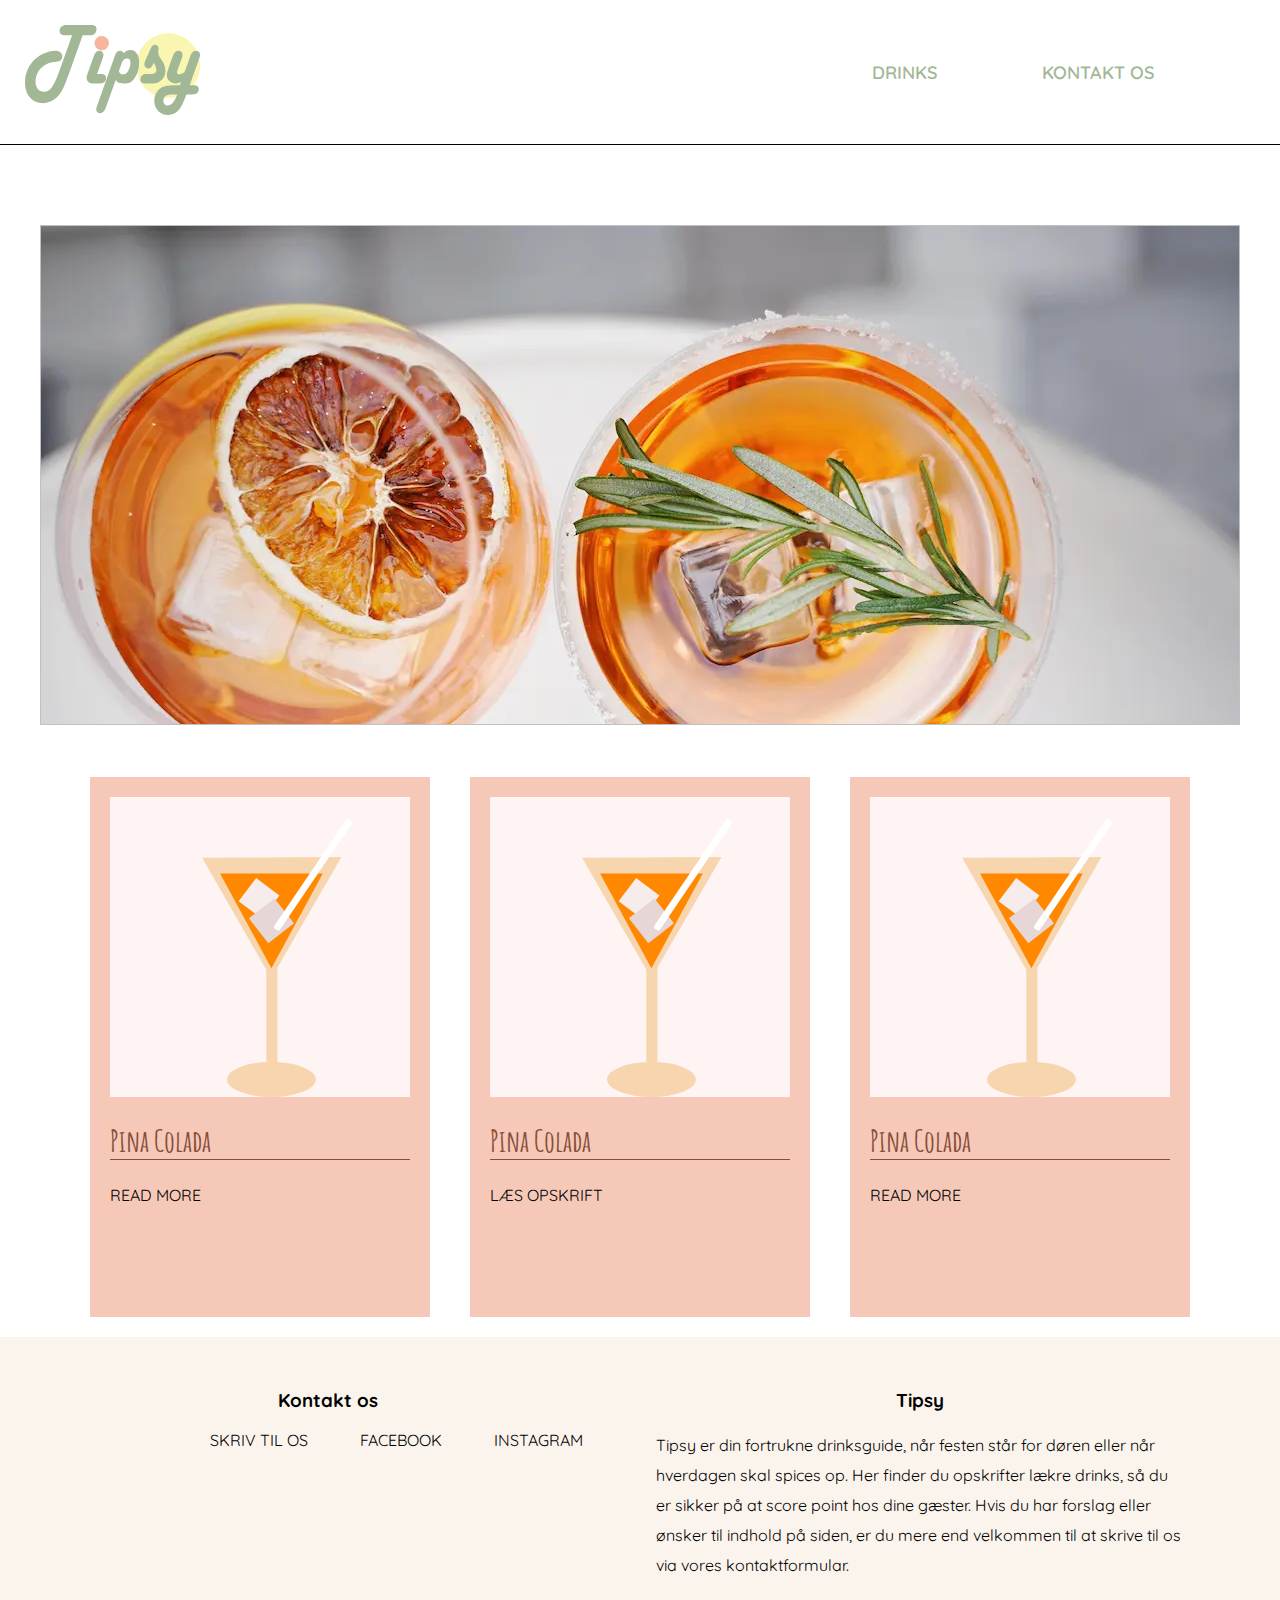
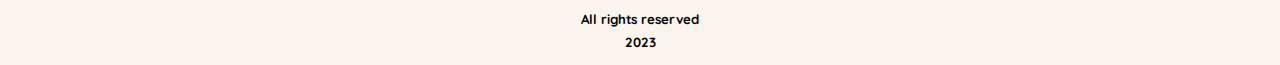
==== index.html @ f017fd71 "index side" ====
<!DOCTYPE html>
<html lang="en">
<head>
  <meta charset="UTF-8" />
  <meta http-equiv="X-UA-Compatible" content="IE=edge" />
  <meta name="viewport" content="width=device-width, initial-scale=1.0" />
  <title>Document</title>
  <link rel="stylesheet" href="main.css" />
  <link rel="stylesheet" href="footer.css">
  <meta name="robots" content="noindex" />
  <link href="https://fonts.googleapis.com/css2?family=Amatic+SC:wght@700&display=swap" rel="stylesheet">
  <link href="https://fonts.googleapis.com/css2?family=Quicksand&display=swap" rel="stylesheet">
</head>

<body>
  <header>
    <nav>
      <a href="index.html"><img src="logo/Tegnebræt4.svg" alt="Logo" class="logo" /></a>
      <div>
        <a id="aheader" href="drinksliste.html">Drinks</a>
        <a id="aheader" href="kontakt.html">Kontakt os</a>
      </div>
    </nav>
  </header>
  <main>
    <section>
      <img class="frontimage">
      <!-- <img src="img_forside/img_forside1.webp" alt="drinks forside 1" class="resp_img" /> -->
      <!-- <h1>here will be a picture</h1> -->
      </img>
    </section>
    <section class="threeproducts">
      <div class="card">
        <div class="content">
          <div class="image_box">
            <img class="image" src="drink_test.svg" alt="" />
          </div>
          <div>
            <div class="description">
              <h2 id="drinkname">Pina Colada</h2>
              <a class="read-more" href="drinks.html">Read More</a>
            </div>
          </div>
        </div>
      </div>

      <div class="card">
        <div class="content">
          <div class="image_box">
            <img class="image" src="drink_test.svg" alt="" />
          </div>
          <div>
            <div class="description">
              <h2 id="drinkname">Pina Colada</h2>
              <a class="read-more" href="drinks.html">Læs opskrift</a>
            </div>
          </div>
        </div>
      </div>

      <div class="card">
        <div class="content">
          <div class="image_box">
            <img class="image" src="drink_test.svg" alt="" />
          </div>
          <div>
            <div class="description">
              <h2 id="drinkname">Pina Colada</h2>
              <a class="read-more" href="drinks.html">Read More</a>
            </div>
          </div>
        </div>
      </div>
    </section>
    <footer>
      <div class="footer">
        <div class="kontakt">
          <h3>Kontakt os</h3>
         <ul>
          <li><a href="drinksliste.html">Skriv til os</a></li>
          <li><a href="drinksliste.html">Facebook</a></li>
          <li><a href="drinksliste.html">Instagram</a></li>
         </ul>
        </div>
        <div>
          <h3>Tipsy</h3>
          <p>Tipsy er din fortrukne drinksguide, når festen står for døren eller når hverdagen skal spices op. Her finder du opskrifter lækre drinks, så du er sikker på at score point hos dine gæster. Hvis du har forslag eller ønsker til indhold på siden, er du mere end velkommen til at skrive til os via vores kontaktformular.</p>
        </div>
      </div>
      <h5>All rights reserved</h5>
      <h5>2023</h5>
    </footer>
  </main>
</body>

</html>
---- main.css ----
main {
  display: flex;
  justify-content: center;
  align-items: center;
  flex-wrap: wrap;
  box-sizing: border-box;
}
body {
  background-color: #ffffff;
  margin: 0px;
}
section {
  display: flex;
  justify-content: center;
  align-items: center;
  flex-wrap: wrap;
  box-sizing: border-box;
}

nav {
  display: flex;
  align-items: center;
  justify-content: space-between;
}
header {
  position: sticky;
  top: 0;
  padding: 25px;
  margin-bottom: 3rem;
  background-color: #ffffff;
  border-bottom: 1px solid;
}
.card {
  background-color: #f5c8b7;
  width: 300px;
  height: 500px;
  margin: 20px;
  padding: 20px;
}

.image {
  background-color: rgb(254, 244, 244);
  height: 300px;
  border-radius: 5%;
  justify-content: center;
}
.image_box {
  background-color: rgb(254, 244, 244);
  display: flex;
  justify-content: center;
}

.logo {
  height: 90px;
}

#aheader {
  color: #a1b795;
  text-decoration: none;
  font-size: 18px;
  margin-right: 100px;
  font-weight: 600;
  transition: all 0.2s ease-in-out;
  text-transform: uppercase;
  font-family: "Quicksand", sans-serif;
}

#aheader:hover {
  color: rgb(144, 72, 72);
  background-color: rgba(255, 255, 255, 0.1);
  border-radius: 4px;
  padding: 10px 15px;
}

nav:hover {
  color: white;
}

.frontimage {
  background-image: url("/img_forside/img_forside1.webp");
  object-fit: cover;
  height: 500px;
  width: 1200px;
  margin: 2rem;
}

.resp_img {
  width: 100%;
  max-width: 900px;
  height: auto;
}

.threeproducts {
  width: 1400px;
  justify-content: center;
  display: flex;
  flex-wrap: wrap;
  box-sizing: border-box;
}

.hvemervitekst {
  margin: 20px;
  max-width: 65ch;
}
.hvemervi {
  margin-top: 3rem;
  width: 100%;
}

h2 {
  font-size: 30px;
  font-family: "Amatic SC", cursive;
  border-bottom: 1px solid;
  color: #874e39;
}
a {
  text-decoration: none;
  color: black;
  text-transform: uppercase;
  font-family: "Quicksand", sans-serif;
}

.drinksgrid1_2 {
  display: grid;
  grid-template-columns: 1fr 2fr;
  background-color: #f8f6b1;
}

.drinksstruktur {
  display: block;
}

/* Form */
.form_kontakt {
  display: block;
  justify-content: center;
  align-items: center;
}
.form_kontakt h3 {
  color: #f45d49;
  font-family: Arial, Helvetica, sans-serif;
  font-weight: 400;
  font-size: 25px;
  text-decoration: none;
}
form {
  width: 70%;
}
@media (min-width: 700px) {
  input[type="text"],
  input[type="tel"] {
    border: none;
    background-color: #fdfcd2;
    border: 0.5px solid lightgrey;
    border-radius: 40px;
    width: 50%;
    padding: 12px;
  }
  #besked {
    border: 0.5px solid lightgrey;
    background-color: #fdfcd2;
    margin-top: 12px;
    margin-bottom: 12px;
    width: 50%;
    border-radius: 40px;
  }

  label {
    color: #f45d49;
    font-family: Arial, Helvetica, sans-serif;
    font-weight: 400;
    font-size: 15px;
    text-decoration: none;
  }
  form button {
    background-color: #fdfcd2;
    font-family: Arial, Helvetica, sans-serif;
    font-weight: 400;
    font-size: 15px;
    padding: 15px;
    border: 0.5px solid lightgrey;
    border-radius: 40px;
    color: #f45d49;
    margin-top: 10px;
    width: 50%;
  }
}

h1 {
  font-family: "Amatic SC", cursive;
}
p {
  font-family: "Quicksand", sans-serif;
}
---- footer.css ----
footer {
    background-color: rgb(250, 244, 237);
}
.footer {
    display: grid;
    grid-template-columns: 1fr 1fr;
    padding-left: 4rem; 
    padding-right: 6rem;  
    gap: 4rem;
    margin-top: 2rem;
}

ul, h3, h4, h5 {
text-align: center;
list-style-type: none;
font-family: "Quicksand", sans-serif;
}

ul, li {
    display: inline;
    text-align: center;
    margin-left: 3rem;
}

.kontakt{
    text-align: center;
}
h5{
    line-height: 1px;
}
p{
    line-height: 30px;
}
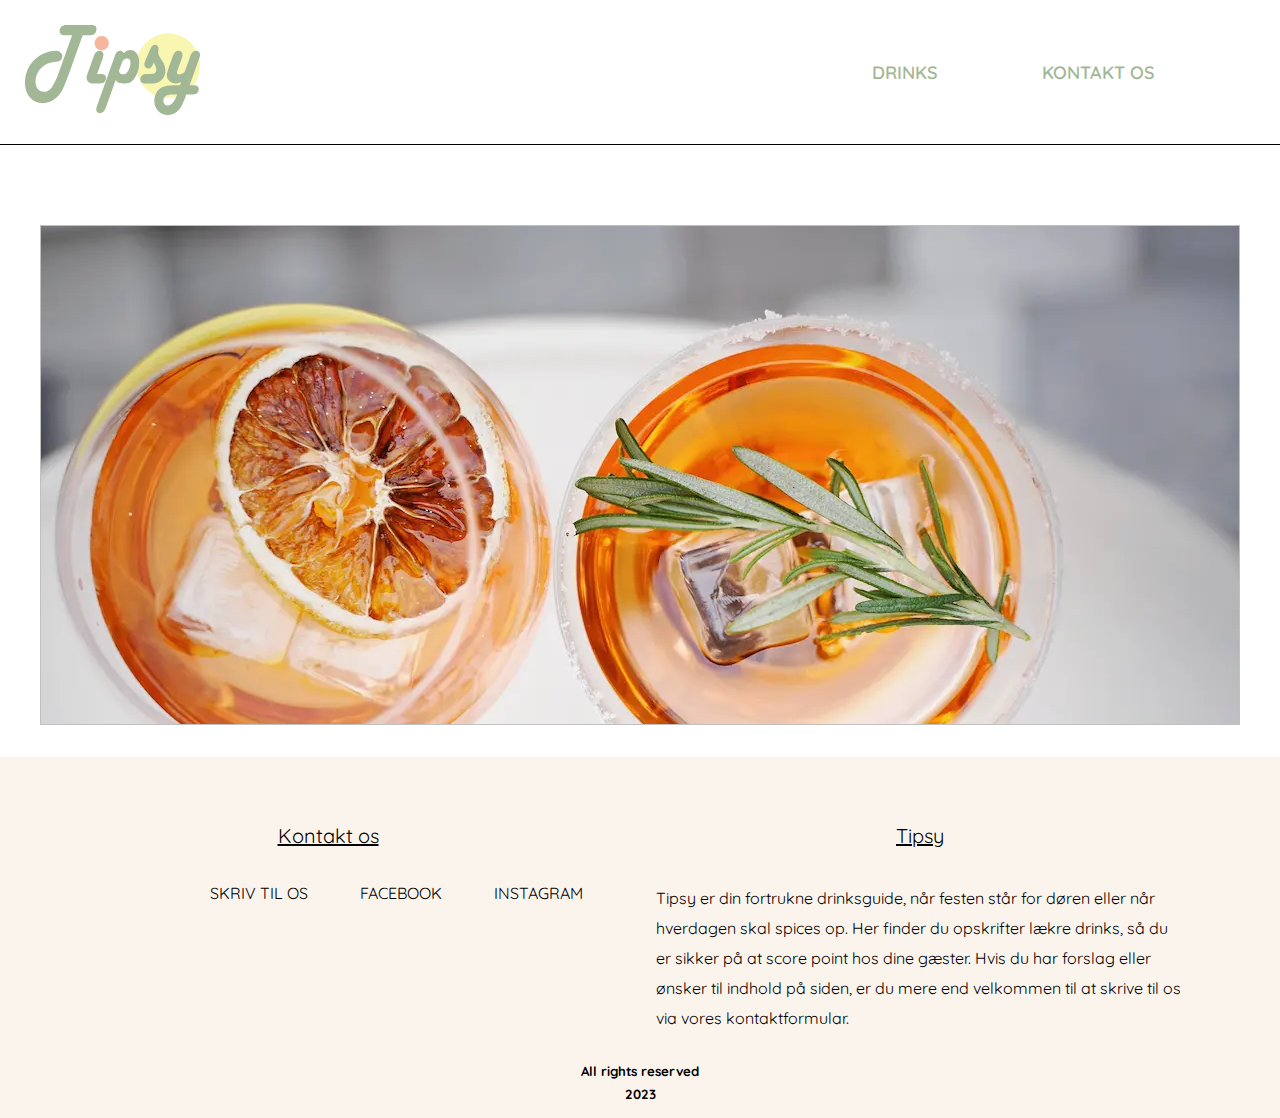
==== commit 5bf601f9: "index java" ====
--- a/index.html
+++ b/index.html
@@ -1,5 +1,6 @@
 <!DOCTYPE html>
 <html lang="en">
+
 <head>
   <meta charset="UTF-8" />
   <meta http-equiv="X-UA-Compatible" content="IE=edge" />
@@ -29,22 +30,23 @@
       <!-- <h1>here will be a picture</h1> -->
       </img>
     </section>
-    <section class="threeproducts">
+    <template id="tipsytemplate">
       <div class="card">
         <div class="content">
           <div class="image_box">
-            <img class="image" src="drink_test.svg" alt="" />
+            <img class="image" src="drink_test.svg" alt="">
           </div>
           <div>
             <div class="description">
-              <h2 id="drinkname">Pina Colada</h2>
-              <a class="read-more" href="drinks.html">Read More</a>
+              <h2 class="drinkname">Pina Colada</h2>
+              <p class="strenght"></p>
+              <p class="difficulty"></p>
+              <a class="read-more" href="drinks.html">Læs opskrift</a>
             </div>
           </div>
         </div>
-      </div>
 
-      <div class="card">
+        <!-- <div class="card">
         <div class="content">
           <div class="image_box">
             <img class="image" src="drink_test.svg" alt="" />
@@ -70,27 +72,32 @@
             </div>
           </div>
         </div>
-      </div>
-    </section>
+      </div> -->
+        </section>
+    </template>
     <footer>
       <div class="footer">
         <div class="kontakt">
           <h3>Kontakt os</h3>
-         <ul>
-          <li><a href="drinksliste.html">Skriv til os</a></li>
-          <li><a href="drinksliste.html">Facebook</a></li>
-          <li><a href="drinksliste.html">Instagram</a></li>
-         </ul>
+          <ul>
+            <li><a href="drinksliste.html">Skriv til os</a></li>
+            <li><a href="drinksliste.html">Facebook</a></li>
+            <li><a href="drinksliste.html">Instagram</a></li>
+          </ul>
         </div>
         <div>
           <h3>Tipsy</h3>
-          <p>Tipsy er din fortrukne drinksguide, når festen står for døren eller når hverdagen skal spices op. Her finder du opskrifter lækre drinks, så du er sikker på at score point hos dine gæster. Hvis du har forslag eller ønsker til indhold på siden, er du mere end velkommen til at skrive til os via vores kontaktformular.</p>
+          <p>Tipsy er din fortrukne drinksguide, når festen står for døren eller når hverdagen skal spices op. Her
+            finder du opskrifter lækre drinks, så du er sikker på at score point hos dine gæster. Hvis du har forslag
+            eller ønsker til indhold på siden, er du mere end velkommen til at skrive til os via vores kontaktformular.
+          </p>
         </div>
       </div>
       <h5>All rights reserved</h5>
       <h5>2023</h5>
     </footer>
   </main>
+  <script src="index.js"></script>
 </body>
 
 </html>--- a/main.css
+++ b/main.css
@@ -49,6 +49,16 @@
   display: flex;
   justify-content: center;
 }
+.image2 {
+  height: 400px;
+  border-radius: 5%;
+  justify-content: center;
+}
+.image_box2 {
+  display: flex;
+  justify-content: center;
+}
+
 
 .logo {
   height: 90px;
@@ -131,6 +141,21 @@
 }
 
 /* Form */
+.om_os h3 {
+  font-family: "Quicksand", sans-serif;
+  font-weight: 500;
+  font-size: 30px;
+    color: #f45d49;
+  }
+
+.om_os p, h3 {
+  font-family: "Quicksand", sans-serif;
+  font-weight: 400;
+  font-size: 15px;
+  margin: 2rem;
+  line-height: 30px;
+}
+
 .form_kontakt {
   display: block;
   justify-content: center;
@@ -138,13 +163,13 @@
 }
 .form_kontakt h3 {
   color: #f45d49;
-  font-family: Arial, Helvetica, sans-serif;
+  font-family: "Quicksand", sans-serif;
   font-weight: 400;
   font-size: 25px;
   text-decoration: none;
 }
 form {
-  width: 70%;
+  width: 180%;
 }
 @media (min-width: 700px) {
   input[type="text"],
@@ -156,6 +181,15 @@
     width: 50%;
     padding: 12px;
   }
+
+  .grid_1_1 {
+    display: grid;
+    grid-template-columns: 1fr 1fr;
+    gap: 80px;
+    margin: 30px;
+    margin-top: 40px;
+    align-items: stretch;
+  }
   #besked {
     border: 0.5px solid lightgrey;
     background-color: #fdfcd2;
@@ -167,14 +201,14 @@
 
   label {
     color: #f45d49;
-    font-family: Arial, Helvetica, sans-serif;
+    font-family: "Quicksand", sans-serif;
     font-weight: 400;
     font-size: 15px;
     text-decoration: none;
   }
   form button {
     background-color: #fdfcd2;
-    font-family: Arial, Helvetica, sans-serif;
+    font-family: "Quicksand", sans-serif;
     font-weight: 400;
     font-size: 15px;
     padding: 15px;
@@ -189,6 +223,51 @@
 h1 {
   font-family: "Amatic SC", cursive;
 }
+
 p {
   font-family: "Quicksand", sans-serif;
 }
+
+.drinksstruktur ul {
+  list-style: none;
+  padding: 0;
+  margin: 0;
+}
+.drinksstruktur ul li {
+  display: block;
+  padding: 8px 40px 8px 0;
+  border-bottom: 1px solid #ccc;
+  align-items: left;
+}
+span {
+  float: left;
+}
+
+.drinksstruktur h2 {
+  font-size: 50px;
+  font-family: "Amatic SC";
+  color: #874e39;
+  margin-left: 5em;
+  margin-bottom: 0;
+  margin-right: 5em;
+}
+
+.drinksstruktur h5 {
+  margin-left: 0em;
+}
+
+.drinksstruktur h1 {
+  font-size: 30px;
+  font-family: "Amatic SC";
+  color: #874e39;
+  margin-left: 1.5em;
+  text-align: center;
+  margin-top: 3rem;
+}
+
+.drinksstruktur p {
+  font-family: "Quicksand", sans-serif;
+  max-width: 65ch;
+  margin: 3rem;
+  margin-top: 1rem;
+}
--- a/footer.css
+++ b/footer.css
@@ -30,4 +30,9 @@
 }
 p{
     line-height: 30px;
+}
+
+h3 {
+    font-size: 20px;
+    text-decoration: underline;
 }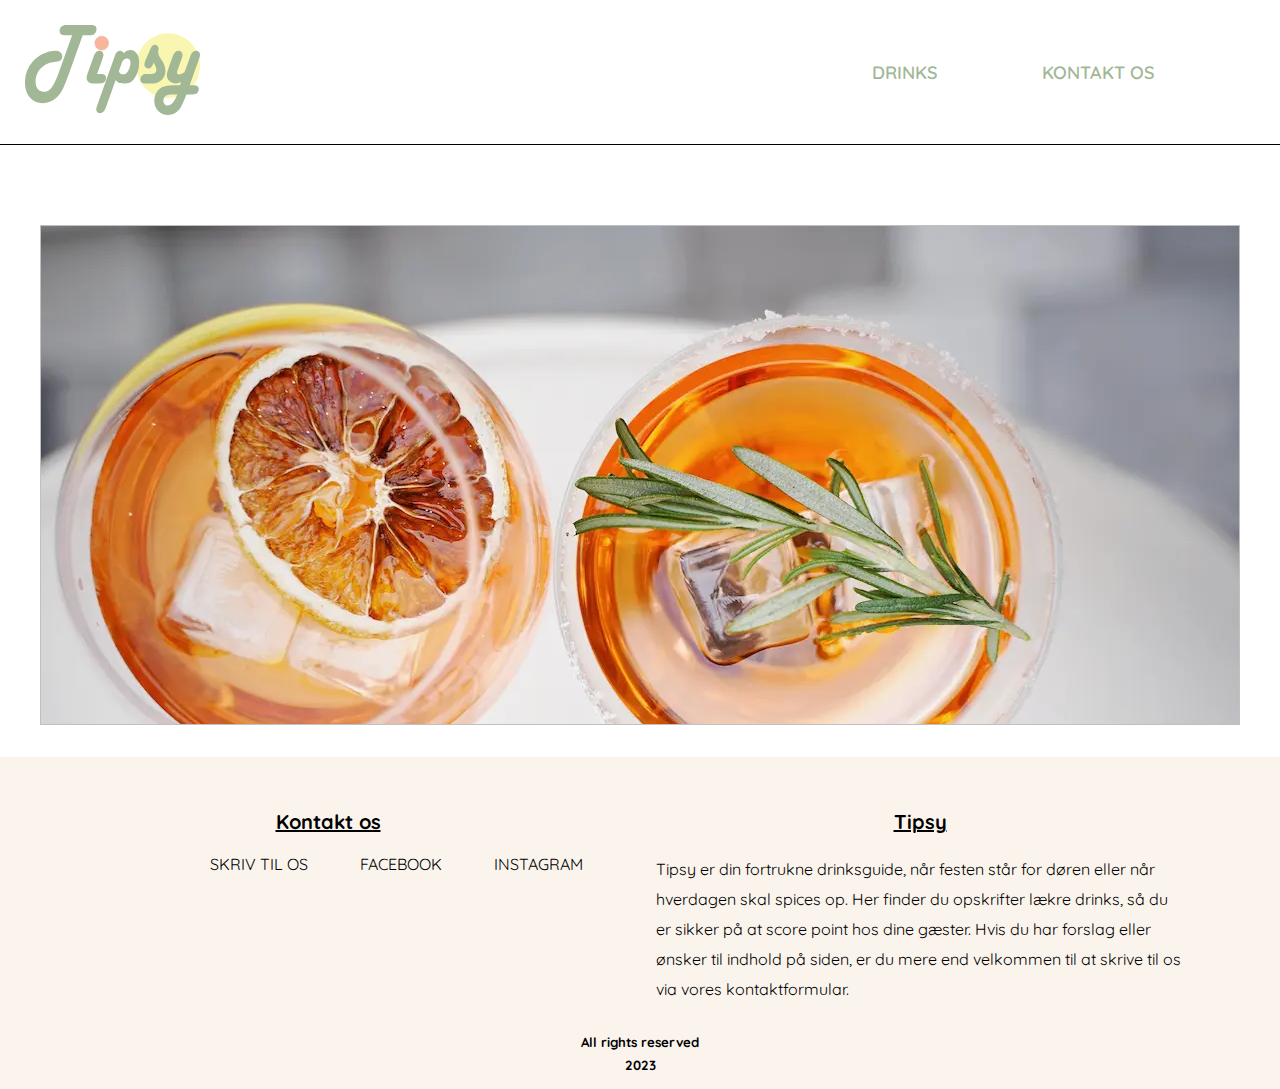
==== commit d4053900: "Update index.html" ====
--- a/index.html
+++ b/index.html
@@ -26,8 +26,6 @@
   <main>
     <section>
       <img class="frontimage">
-      <!-- <img src="img_forside/img_forside1.webp" alt="drinks forside 1" class="resp_img" /> -->
-      <!-- <h1>here will be a picture</h1> -->
       </img>
     </section>
     <template id="tipsytemplate">
--- a/main.css
+++ b/main.css
@@ -44,21 +44,18 @@
   border-radius: 5%;
   justify-content: center;
 }
+.image-bigger {
+  background-color: rgb(254, 244, 244);
+  height: 600px;
+  width: 400px;
+  border-radius: 5%;
+  justify-content: center;
+}
 .image_box {
   background-color: rgb(254, 244, 244);
   display: flex;
   justify-content: center;
 }
-.image2 {
-  height: 400px;
-  border-radius: 5%;
-  justify-content: center;
-}
-.image_box2 {
-  display: flex;
-  justify-content: center;
-}
-
 
 .logo {
   height: 90px;
@@ -141,21 +138,23 @@
 }
 
 /* Form */
+.grid_1_1 {
+  display: grid;
+  grid-template-columns: 1fr 1fr;
+  gap: 30px;
+  margin: 30px;
+  margin-top: 40px;
+}
 .om_os h3 {
   font-family: "Quicksand", sans-serif;
   font-weight: 500;
   font-size: 30px;
-    color: #f45d49;
-  }
-
-.om_os p, h3 {
+}
+.om_os p {
   font-family: "Quicksand", sans-serif;
   font-weight: 400;
   font-size: 15px;
-  margin: 2rem;
-  line-height: 30px;
-}
-
+}
 .form_kontakt {
   display: block;
   justify-content: center;
@@ -169,7 +168,7 @@
   text-decoration: none;
 }
 form {
-  width: 180%;
+  width: 70%;
 }
 @media (min-width: 700px) {
   input[type="text"],
@@ -180,15 +179,6 @@
     border-radius: 40px;
     width: 50%;
     padding: 12px;
-  }
-
-  .grid_1_1 {
-    display: grid;
-    grid-template-columns: 1fr 1fr;
-    gap: 80px;
-    margin: 30px;
-    margin-top: 40px;
-    align-items: stretch;
   }
   #besked {
     border: 0.5px solid lightgrey;
@@ -261,13 +251,10 @@
   font-family: "Amatic SC";
   color: #874e39;
   margin-left: 1.5em;
-  text-align: center;
-  margin-top: 3rem;
 }
 
 .drinksstruktur p {
   font-family: "Quicksand", sans-serif;
   max-width: 65ch;
-  margin: 3rem;
-  margin-top: 1rem;
-}
+  margin: 3em;
+}
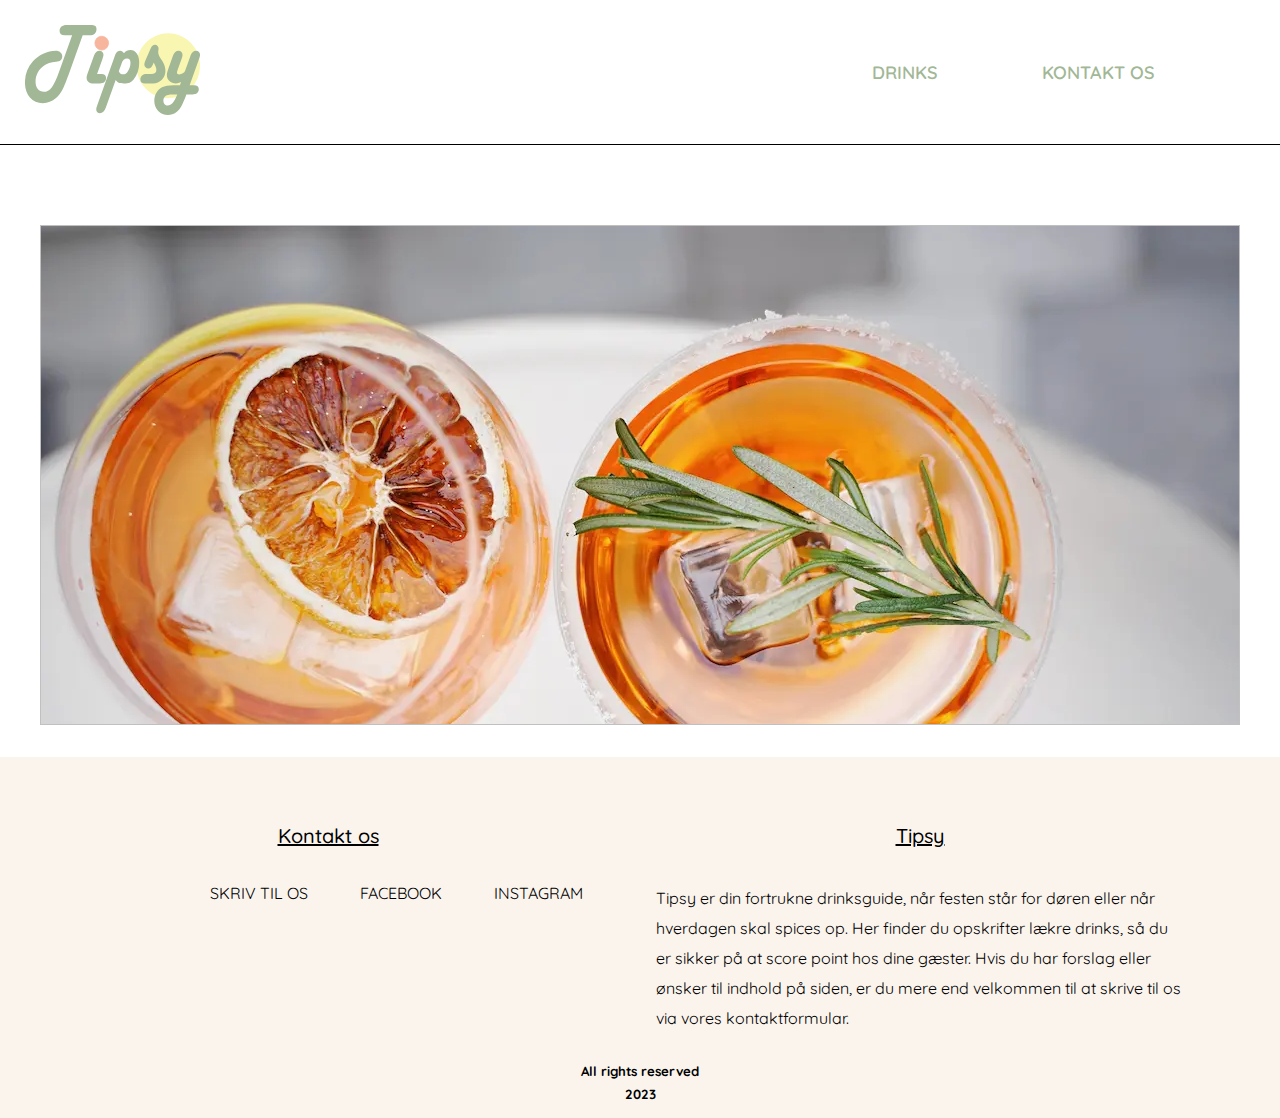
==== commit 93387f6e: "cleaning kode" ====
--- a/index.html
+++ b/index.html
@@ -43,34 +43,6 @@
             </div>
           </div>
         </div>
-
-        <!-- <div class="card">
-        <div class="content">
-          <div class="image_box">
-            <img class="image" src="drink_test.svg" alt="" />
-          </div>
-          <div>
-            <div class="description">
-              <h2 id="drinkname">Pina Colada</h2>
-              <a class="read-more" href="drinks.html">Læs opskrift</a>
-            </div>
-          </div>
-        </div>
-      </div>
-
-      <div class="card">
-        <div class="content">
-          <div class="image_box">
-            <img class="image" src="drink_test.svg" alt="" />
-          </div>
-          <div>
-            <div class="description">
-              <h2 id="drinkname">Pina Colada</h2>
-              <a class="read-more" href="drinks.html">Read More</a>
-            </div>
-          </div>
-        </div>
-      </div> -->
         </section>
     </template>
     <footer>
--- a/main.css
+++ b/main.css
@@ -46,13 +46,22 @@
 }
 .image-bigger {
   background-color: rgb(254, 244, 244);
-  height: 600px;
+  height: 800px;
   width: 400px;
   border-radius: 5%;
   justify-content: center;
 }
 .image_box {
   background-color: rgb(254, 244, 244);
+  display: flex;
+  justify-content: center;
+}
+.image2 {
+  height: 400px;
+  border-radius: 5%;
+  justify-content: center;
+}
+.image_box2 {
   display: flex;
   justify-content: center;
 }
@@ -120,6 +129,7 @@
   border-bottom: 1px solid;
   color: #874e39;
 }
+
 a {
   text-decoration: none;
   color: black;
@@ -138,37 +148,37 @@
 }
 
 /* Form */
-.grid_1_1 {
-  display: grid;
-  grid-template-columns: 1fr 1fr;
-  gap: 30px;
-  margin: 30px;
-  margin-top: 40px;
-}
 .om_os h3 {
   font-family: "Quicksand", sans-serif;
   font-weight: 500;
   font-size: 30px;
-}
-.om_os p {
-  font-family: "Quicksand", sans-serif;
-  font-weight: 400;
+  color: #a1b795;
+  text-decoration: none;
+}
+
+.om_os p,
+h3 {
+  font-family: "Quicksand", sans-serif;
+  font-weight: 500;
   font-size: 15px;
-}
+  margin: 2rem;
+  line-height: 30px;
+}
+
 .form_kontakt {
   display: block;
   justify-content: center;
   align-items: center;
 }
 .form_kontakt h3 {
-  color: #f45d49;
-  font-family: "Quicksand", sans-serif;
-  font-weight: 400;
+  color: #a1b795;
+  font-family: "Quicksand", sans-serif;
+  font-weight: 500;
   font-size: 25px;
   text-decoration: none;
 }
 form {
-  width: 70%;
+  width: 180%;
 }
 @media (min-width: 700px) {
   input[type="text"],
@@ -180,6 +190,15 @@
     width: 50%;
     padding: 12px;
   }
+
+  .grid_1_1 {
+    display: grid;
+    grid-template-columns: 1fr 1fr;
+    gap: 80px;
+    margin: 30px;
+    margin-top: 40px;
+    align-items: stretch;
+  }
   #besked {
     border: 0.5px solid lightgrey;
     background-color: #fdfcd2;
@@ -190,7 +209,7 @@
   }
 
   label {
-    color: #f45d49;
+    color: #a1b795;
     font-family: "Quicksand", sans-serif;
     font-weight: 400;
     font-size: 15px;
@@ -199,16 +218,22 @@
   form button {
     background-color: #fdfcd2;
     font-family: "Quicksand", sans-serif;
-    font-weight: 400;
+    font-weight: 500;
     font-size: 15px;
     padding: 15px;
     border: 0.5px solid lightgrey;
     border-radius: 40px;
-    color: #f45d49;
+    color: #a1b795;
     margin-top: 10px;
     width: 50%;
   }
 }
+input[type="text"]:focus,
+input[type="tel"]:focus,
+#besked:focus {
+  border: 3px solid #a1b795;
+  outline: none;
+}
 
 h1 {
   font-family: "Amatic SC", cursive;
@@ -218,6 +243,7 @@
   font-family: "Quicksand", sans-serif;
 }
 
+/* drinks.html styling  */
 .drinksstruktur ul {
   list-style: none;
   padding: 0;
@@ -226,8 +252,11 @@
 .drinksstruktur ul li {
   display: block;
   padding: 8px 40px 8px 0;
-  border-bottom: 1px solid #ccc;
-  align-items: left;
+}
+
+.drinksstruktur .spacing-list {
+  border-bottom: 2px solid #ccc;
+  margin-bottom: 1em;
 }
 span {
   float: left;
@@ -237,13 +266,12 @@
   font-size: 50px;
   font-family: "Amatic SC";
   color: #874e39;
-  margin-left: 5em;
+  text-align: center;
   margin-bottom: 0;
-  margin-right: 5em;
 }
 
 .drinksstruktur h5 {
-  margin-left: 0em;
+  margin-top: 1em;
 }
 
 .drinksstruktur h1 {
@@ -251,10 +279,16 @@
   font-family: "Amatic SC";
   color: #874e39;
   margin-left: 1.5em;
+  text-align: center;
+  margin-top: 3rem;
+  margin-bottom: 0;
 }
 
 .drinksstruktur p {
+  text-align: center;
   font-family: "Quicksand", sans-serif;
   max-width: 65ch;
-  margin: 3em;
-}
+  margin-left: 6rem;
+  margin-top: 0;
+  margin-bottom: 1em;
+}
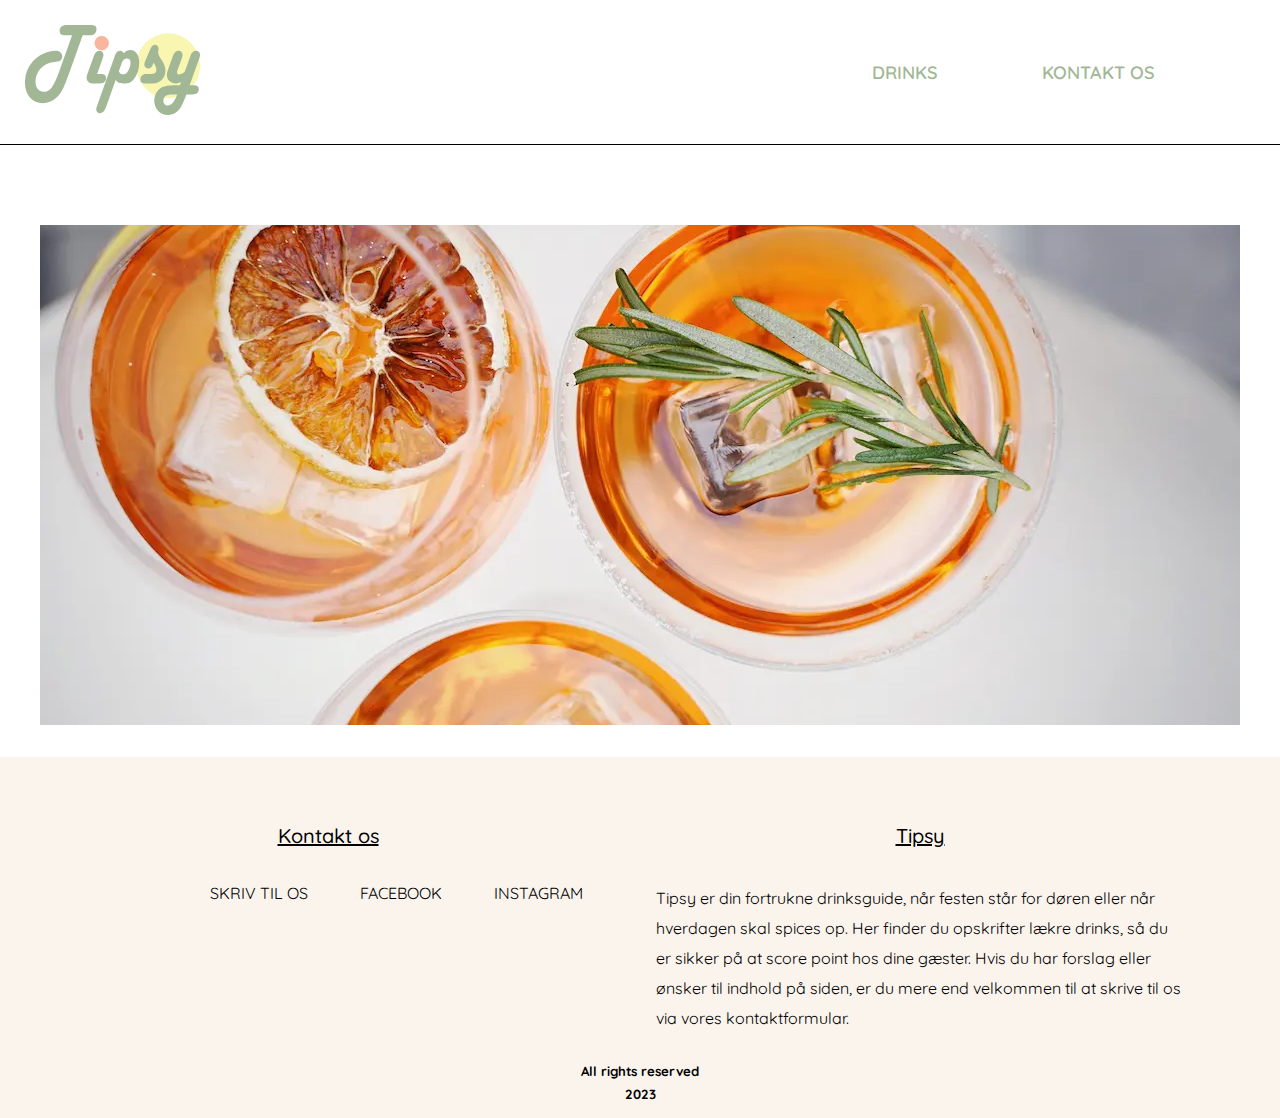
==== commit 4ccf19e6: "image forside" ====
--- a/index.html
+++ b/index.html
@@ -25,8 +25,7 @@
   </header>
   <main>
     <section>
-      <img class="frontimage">
-      </img>
+      <img class="frontimage" src="img_forside/img_forside1.webp" alt="frontimage">
     </section>
     <template id="tipsytemplate">
       <div class="card">
--- a/main.css
+++ b/main.css
@@ -93,7 +93,6 @@
 }
 
 .frontimage {
-  background-image: url("/img_forside/img_forside1.webp");
   object-fit: cover;
   height: 500px;
   width: 1200px;
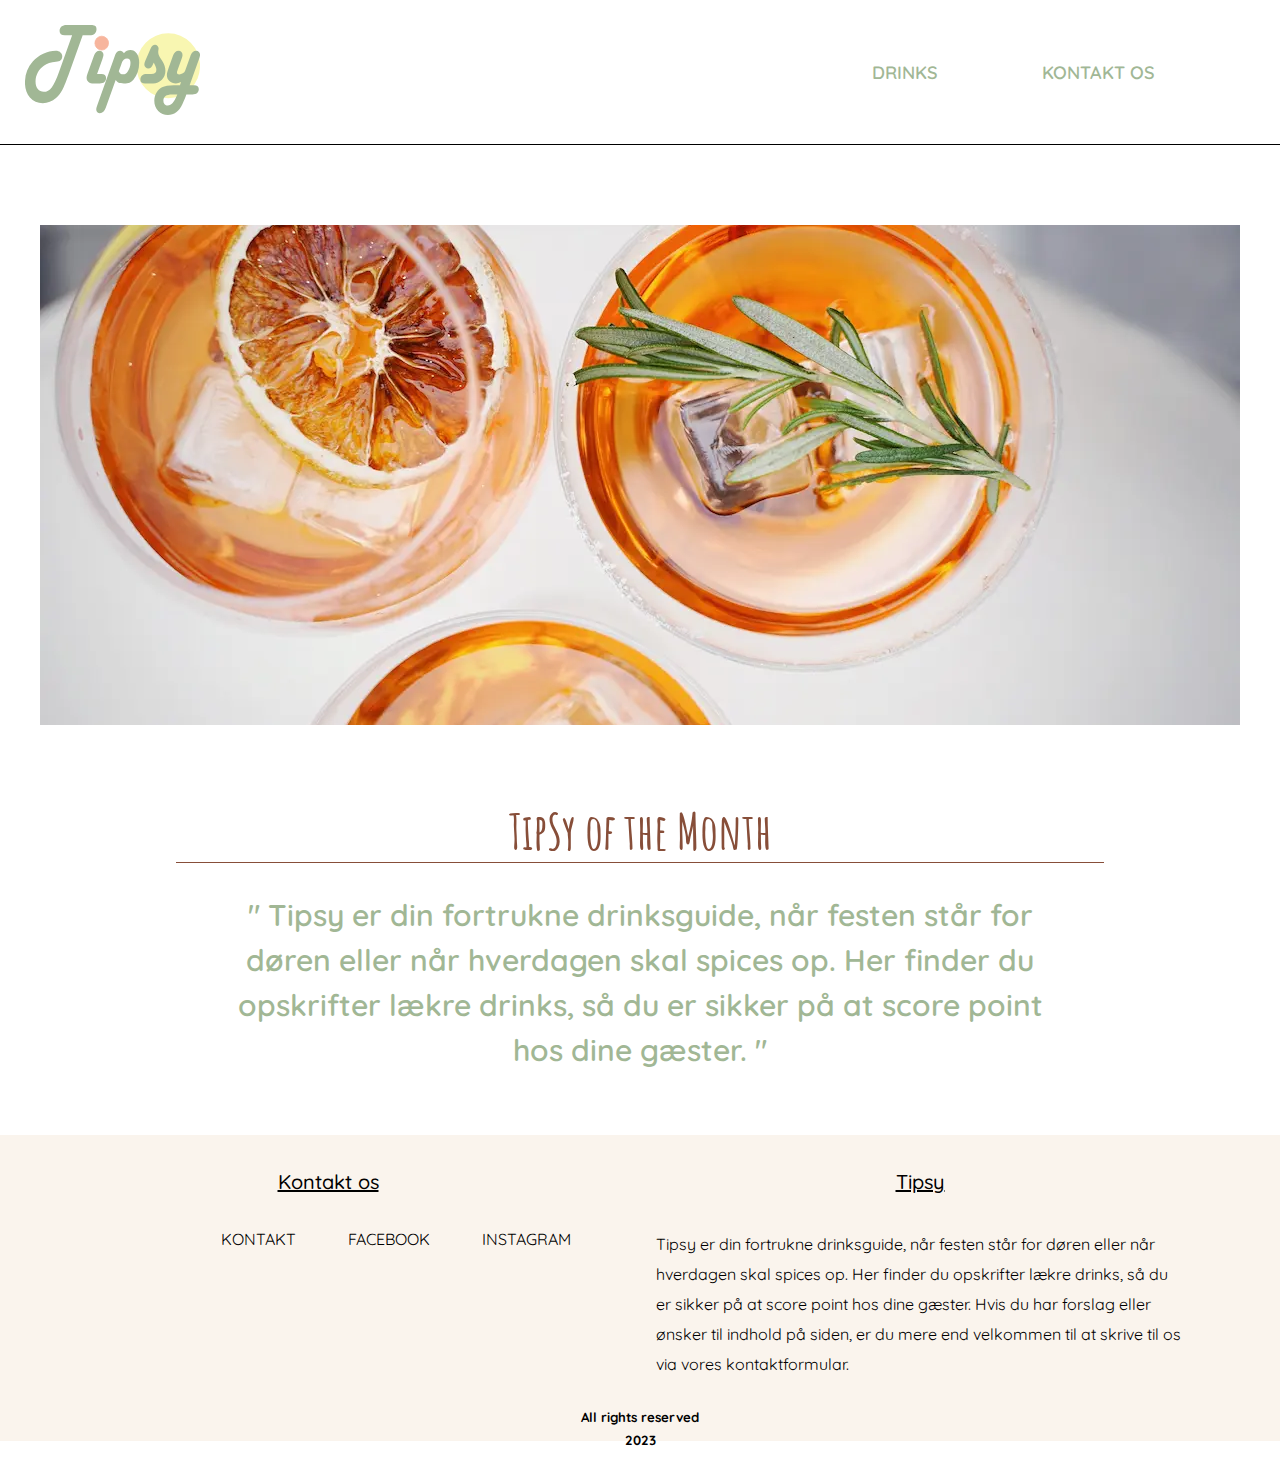
==== commit 517da7f8: "update responsive og css" ====
--- a/index.html
+++ b/index.html
@@ -25,47 +25,55 @@
   </header>
   <main>
     <section>
-      <img class="frontimage" src="img_forside/img_forside1.webp" alt="frontimage">
+      <img class="frontimage" src="img_forside/img_forside1.webp" alt="frontimg">
+      <h2 class="monthlytips">TipSy of the Month</h2>
     </section>
     <template id="tipsytemplate">
-      <div class="card">
-        <div class="content">
-          <div class="image_box">
-            <img class="image" src="drink_test.svg" alt="">
-          </div>
-          <div>
-            <div class="description">
-              <h2 class="drinkname">Pina Colada</h2>
-              <p class="strenght"></p>
-              <p class="difficulty"></p>
-              <a class="read-more" href="drinks.html">Læs opskrift</a>
+      <section>
+        <div class="card">
+          <div class="content">
+            <div class="image_box">
+              <img class="image" src="drink_test.svg" alt="">
+            </div>
+            <div>
+              <div class="description">
+                <h2 class="drinkname">Pina Colada</h2>
+                <p class="strenght"></p>
+                <p class="difficulty"></p>
+                <a class="read-more" href="drinks.html">Læs opskrift</a>
+              </div>
             </div>
           </div>
         </div>
-        </section>
+      </section>
     </template>
-    <footer>
-      <div class="footer">
-        <div class="kontakt">
-          <h3>Kontakt os</h3>
-          <ul>
-            <li><a href="drinksliste.html">Skriv til os</a></li>
-            <li><a href="drinksliste.html">Facebook</a></li>
-            <li><a href="drinksliste.html">Instagram</a></li>
-          </ul>
-        </div>
-        <div>
-          <h3>Tipsy</h3>
-          <p>Tipsy er din fortrukne drinksguide, når festen står for døren eller når hverdagen skal spices op. Her
-            finder du opskrifter lækre drinks, så du er sikker på at score point hos dine gæster. Hvis du har forslag
-            eller ønsker til indhold på siden, er du mere end velkommen til at skrive til os via vores kontaktformular.
-          </p>
-        </div>
+    <div class="usp-align">
+      <p class="usp-text">" Tipsy er din fortrukne drinksguide, når festen står for døren eller når hverdagen skal
+        spices
+        op. Her finder du opskrifter lækre drinks, så du er sikker på at score point hos dine gæster. "</p>
+    </div>
+  </main>
+  <footer>
+    <div class="footer">
+      <div class="kontakt">
+        <h3>Kontakt os</h3>
+        <ul class="mobilefooter">
+          <li><a href="kontakt.html">Kontakt</a></li>
+          <li><a href="drinksliste.html">Facebook</a></li>
+          <li><a href="drinksliste.html">Instagram</a></li>
+        </ul>
       </div>
-      <h5>All rights reserved</h5>
-      <h5>2023</h5>
-    </footer>
-  </main>
+      <div class="mobilehidden">
+        <h3>Tipsy</h3>
+        <p>Tipsy er din fortrukne drinksguide, når festen står for døren eller når hverdagen skal spices op. Her
+          finder du opskrifter lækre drinks, så du er sikker på at score point hos dine gæster. Hvis du har forslag
+          eller ønsker til indhold på siden, er du mere end velkommen til at skrive til os via vores kontaktformular.
+        </p>
+      </div>
+    </div>
+    <h5>All rights reserved</h5>
+    <h5>2023</h5>
+  </footer>
   <script src="index.js"></script>
 </body>
 
--- a/main.css
+++ b/main.css
@@ -95,7 +95,9 @@
 .frontimage {
   object-fit: cover;
   height: 500px;
+  max-height: 100%;
   width: 1200px;
+  max-width: 100%;
   margin: 2rem;
 }
 
@@ -129,6 +131,33 @@
   color: #874e39;
 }
 
+.monthlytips {
+  font-size: 50px;
+  font-family: "Amatic SC", cursive;
+  border-bottom: 1px solid;
+  color: #874e39;
+  width: 100%;
+  text-align: center;
+  margin-left: 11rem;
+  margin-right: 11rem;
+  margin-bottom: 0;
+}
+
+.ups-align {
+  width: 100%;
+}
+
+.usp-text {
+  font-size: 30px;
+  font-family: "Quicksand", sans-serif;
+  color: #a1b795;
+  text-align: center;
+  font-weight: 600;
+  margin: 0.5;
+  max-width: 45ch;
+  line-height: 1.5;
+}
+
 a {
   text-decoration: none;
   color: black;
@@ -136,158 +165,223 @@
   font-family: "Quicksand", sans-serif;
 }
 
+/* Form */
+.om_os h3 {
+  font-family: "Quicksand", sans-serif;
+  font-weight: 500;
+  font-size: 30px;
+  color: #a1b795;
+  text-decoration: none;
+}
+
+.om_os p,
+h3 {
+  font-family: "Quicksand", sans-serif;
+  font-weight: 500;
+  font-size: 15px;
+  margin: 2rem;
+  line-height: 30px;
+}
+
+.form_kontakt {
+  display: block;
+  justify-content: center;
+  align-items: center;
+}
+.form_kontakt h3 {
+  color: #a1b795;
+  font-family: "Quicksand", sans-serif;
+  font-weight: 500;
+  font-size: 25px;
+  text-decoration: none;
+}
+form {
+  width: 180%;
+}
+
+h1 {
+  font-family: "Amatic SC", cursive;
+}
+
+p {
+  font-family: "Quicksand", sans-serif;
+}
+
+/* @media (min-width: 800px) {
+  .drinksgrid1_2 {
+    display: block;
+  }
+} */
+
+/* drinks.html styling  */
+
+.drinksstruktur {
+  display: block;
+}
 .drinksgrid1_2 {
   display: grid;
   grid-template-columns: 1fr 2fr;
   background-color: #f8f6b1;
 }
 
-.drinksstruktur {
+.drinksstruktur ul {
+  list-style: none;
+  padding: 0;
+  margin: 0;
+}
+.drinksstruktur ul li {
   display: block;
-}
-
-/* Form */
-.om_os h3 {
-  font-family: "Quicksand", sans-serif;
-  font-weight: 500;
+  padding: 8px 40px 8px 0;
+}
+
+.drinksstruktur .spacing-list {
+  border-bottom: 2px solid #ccc;
+  margin-bottom: 1em;
+}
+span {
+  float: left;
+}
+
+.drinksstruktur h2 {
+  font-size: 50px;
+  font-family: "Amatic SC";
+  color: #874e39;
+  text-align: center;
+  margin-bottom: 0;
+}
+
+.drinksstruktur h5 {
+  margin-top: 1em;
+}
+
+.drinksstruktur h1 {
   font-size: 30px;
-  color: #a1b795;
-  text-decoration: none;
-}
-
-.om_os p,
-h3 {
+  font-family: "Amatic SC";
+  color: #874e39;
+  text-align: center;
+  margin-top: 3rem;
+  margin-bottom: 0;
+}
+
+.drinksstruktur .recipe {
+  font-size: 15px;
+  font-family: "Quicksand", sans-serif;
+  color: #874e39;
+  text-align: left;
+  margin-left: 6em;
+  margin-right: 6em;
+}
+
+.read-more {
+  font-family: "Quicksand", sans-serif;
+  font-size: larger;
+  border-bottom: solid;
+}
+
+.drinksstruktur .grid1_1 {
+  display: grid;
+  grid-template-columns: 1fr 1fr;
+}
+
+input[type="text"],
+input[type="tel"] {
+  border: none;
+  background-color: #fdfcd2;
+  border: 0.5px solid lightgrey;
+  border-radius: 40px;
+  width: 50%;
+  padding: 12px;
+}
+
+.grid_1_1 {
+  display: grid;
+  grid-template-columns: 1fr 1fr;
+  gap: 80px;
+  margin: 30px;
+  margin-top: 40px;
+  align-items: stretch;
+}
+
+#besked {
+  border: 0.5px solid lightgrey;
+  background-color: #fdfcd2;
+  margin-top: 12px;
+  margin-bottom: 12px;
+  width: 50%;
+  border-radius: 40px;
+}
+
+label {
+  color: #a1b795;
+  font-family: "Quicksand", sans-serif;
+  font-weight: 400;
+  font-size: 15px;
+  text-decoration: none;
+}
+form button {
+  background-color: #fdfcd2;
   font-family: "Quicksand", sans-serif;
   font-weight: 500;
   font-size: 15px;
-  margin: 2rem;
-  line-height: 30px;
-}
-
-.form_kontakt {
-  display: block;
-  justify-content: center;
-  align-items: center;
-}
-.form_kontakt h3 {
-  color: #a1b795;
-  font-family: "Quicksand", sans-serif;
-  font-weight: 500;
-  font-size: 25px;
-  text-decoration: none;
-}
-form {
-  width: 180%;
-}
-@media (min-width: 700px) {
-  input[type="text"],
-  input[type="tel"] {
-    border: none;
-    background-color: #fdfcd2;
-    border: 0.5px solid lightgrey;
-    border-radius: 40px;
-    width: 50%;
-    padding: 12px;
+  padding: 15px;
+  border: 0.5px solid lightgrey;
+  border-radius: 40px;
+  color: #a1b795;
+  margin-top: 10px;
+  width: 50%;
+}
+
+@media (max-width: 800px) {
+  input[type="text"]:focus,
+  input[type="tel"]:focus,
+  #besked:focus {
+    border: 3px solid #a1b795;
+    outline: none;
   }
 
   .grid_1_1 {
     display: grid;
-    grid-template-columns: 1fr 1fr;
+    grid-template-columns: 1fr;
     gap: 80px;
     margin: 30px;
     margin-top: 40px;
     align-items: stretch;
   }
-  #besked {
-    border: 0.5px solid lightgrey;
-    background-color: #fdfcd2;
-    margin-top: 12px;
-    margin-bottom: 12px;
-    width: 50%;
-    border-radius: 40px;
-  }
-
-  label {
+  .drinksgrid1_2 {
+    display: grid;
+    grid-template-columns: 1fr;
+  }
+
+  nav {
+    display: grid;
+    grid-template-columns: 1fr;
+  }
+
+  footer .footer {
+    display: grid;
+    grid-template-columns: 1fr;
+    padding-left: 0rem;
+    padding-right: 0rem;
+    gap: 0rem;
+    margin-top: 0rem;
+  }
+  .mobilefooter {
+    display: grid;
+    grid-template-columns: 1fr 1fr 1fr;
+    font-family: "Quicksand", sans-serif;
+    margin: 0;
+    margin-right: 5em;
+  }
+  .mobilefooter li a {
+    text-align: center;
+    font-family: "Quicksand", sans-serif;
     color: #a1b795;
-    font-family: "Quicksand", sans-serif;
-    font-weight: 400;
-    font-size: 15px;
-    text-decoration: none;
-  }
-  form button {
-    background-color: #fdfcd2;
-    font-family: "Quicksand", sans-serif;
-    font-weight: 500;
-    font-size: 15px;
-    padding: 15px;
-    border: 0.5px solid lightgrey;
-    border-radius: 40px;
-    color: #a1b795;
-    margin-top: 10px;
-    width: 50%;
-  }
-}
-input[type="text"]:focus,
-input[type="tel"]:focus,
-#besked:focus {
-  border: 3px solid #a1b795;
-  outline: none;
-}
-
-h1 {
-  font-family: "Amatic SC", cursive;
-}
-
-p {
-  font-family: "Quicksand", sans-serif;
-}
-
-/* drinks.html styling  */
-.drinksstruktur ul {
-  list-style: none;
-  padding: 0;
-  margin: 0;
-}
-.drinksstruktur ul li {
-  display: block;
-  padding: 8px 40px 8px 0;
-}
-
-.drinksstruktur .spacing-list {
-  border-bottom: 2px solid #ccc;
-  margin-bottom: 1em;
-}
-span {
-  float: left;
-}
-
-.drinksstruktur h2 {
-  font-size: 50px;
-  font-family: "Amatic SC";
-  color: #874e39;
-  text-align: center;
-  margin-bottom: 0;
-}
-
-.drinksstruktur h5 {
-  margin-top: 1em;
-}
-
-.drinksstruktur h1 {
-  font-size: 30px;
-  font-family: "Amatic SC";
-  color: #874e39;
-  margin-left: 1.5em;
-  text-align: center;
-  margin-top: 3rem;
-  margin-bottom: 0;
-}
-
-.drinksstruktur p {
-  text-align: center;
-  font-family: "Quicksand", sans-serif;
-  max-width: 65ch;
-  margin-left: 6rem;
-  margin-top: 0;
-  margin-bottom: 1em;
-}
+  }
+
+  .mobilehidden {
+    text-align: center;
+  }
+  /* .mobilehidden {
+    visibility: hidden;
+  } */
+}
--- a/footer.css
+++ b/footer.css
@@ -1,38 +1,42 @@
 footer {
-    background-color: rgb(250, 244, 237);
+  background-color: rgb(250, 244, 237);
 }
 .footer {
-    display: grid;
-    grid-template-columns: 1fr 1fr;
-    padding-left: 4rem; 
-    padding-right: 6rem;  
-    gap: 4rem;
-    margin-top: 2rem;
+  display: grid;
+  grid-template-columns: 1fr 1fr;
+  padding-left: 4rem;
+  padding-right: 6rem;
+  gap: 4rem;
+  margin-top: 2rem;
 }
 
-ul, h3, h4, h5 {
-text-align: center;
-list-style-type: none;
-font-family: "Quicksand", sans-serif;
+ul,
+h3,
+h4,
+h5 {
+  text-align: center;
+  list-style-type: none;
+  font-family: "Quicksand", sans-serif;
 }
 
-ul, li {
-    display: inline;
-    text-align: center;
-    margin-left: 3rem;
+ul,
+li {
+  display: inline;
+  text-align: center;
+  margin-left: 3rem;
 }
 
-.kontakt{
-    text-align: center;
+.kontakt {
+  text-align: center;
 }
-h5{
-    line-height: 1px;
+h5 {
+  line-height: 1px;
 }
-p{
-    line-height: 30px;
+p {
+  line-height: 30px;
 }
 
 h3 {
-    font-size: 20px;
-    text-decoration: underline;
-}+  font-size: 20px;
+  text-decoration: underline;
+}
